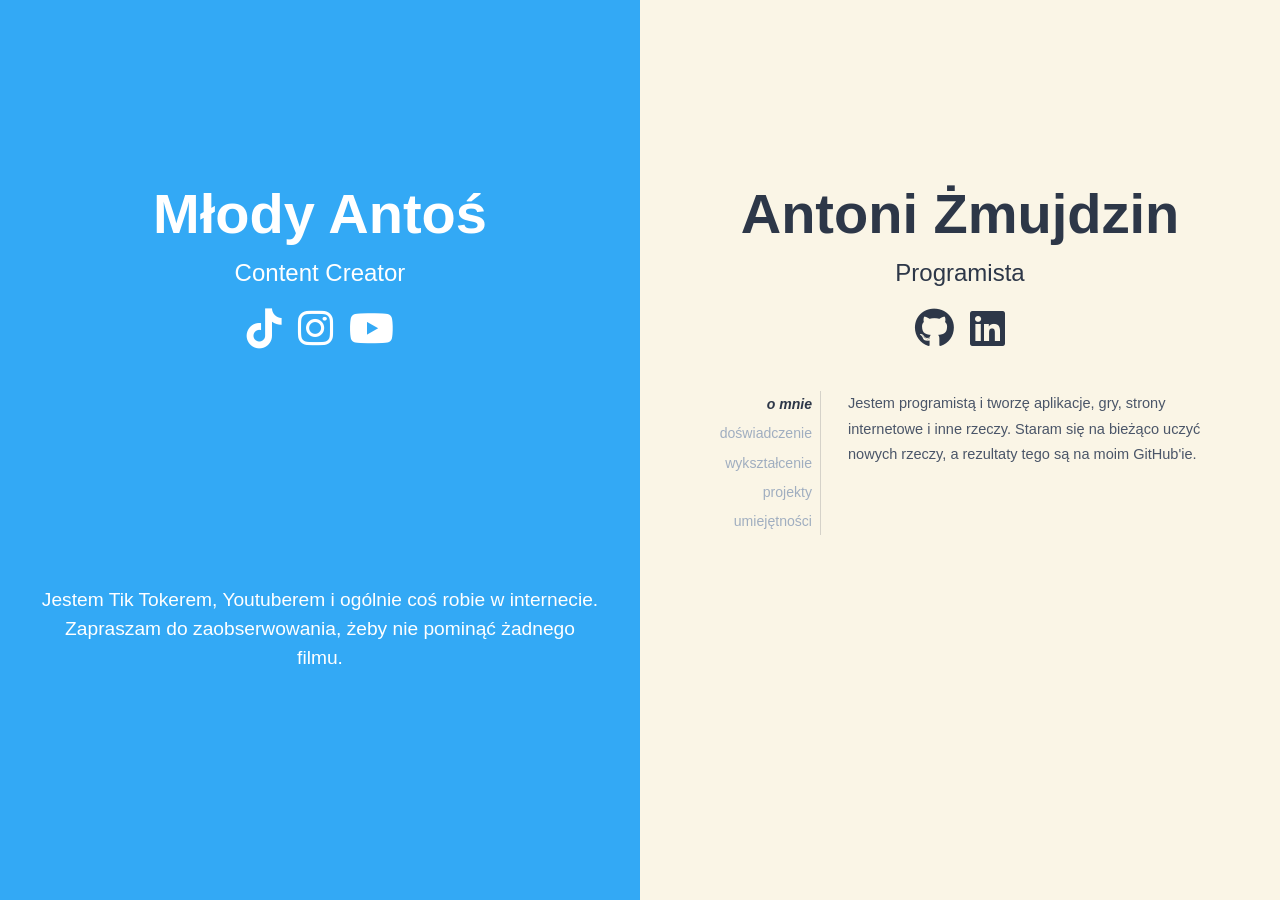
==== index.html @ 28246bcd "cv on right side" ====
<!DOCTYPE html>
<html lang="en">
<head>
    <meta charset="UTF-8">
    <meta name="viewport" content="width=device-width, initial-scale=1.0">
    <title>Antoni Żmujdzin</title>
    <!-- Favicon -->
    <link rel="icon" href="images/icon.png" type="image/png">
    <!-- Bootstrap 5 CSS -->
    <link href="https://cdn.jsdelivr.net/npm/bootstrap@5.3.3/dist/css/bootstrap.min.css" rel="stylesheet" integrity="sha384-QWTKZyjpPEjISv5WaRU9OFeRpok6YctnYmDr5pNlyT2bRjXh0JMhjY6hW+ALEwIH" crossorigin="anonymous">
    <!-- Font Awesome -->
    <link rel="stylesheet" href="https://cdnjs.cloudflare.com/ajax/libs/font-awesome/6.5.0/css/all.min.css" integrity="sha384-..." crossorigin="anonymous">
    <link rel="stylesheet" href="style.css">
</head>
<body>
    <div class="row g-0 main">

        <!-- LEFT SIDE -->
        <div class="col-12 col-md-6 left-side">
            <!-- header at ~1/5 from top -->
            <div class="side-header left-header">
                <h1 class="display-4 fw-bold">Młody Antoś</h1>
                <p class="fs-4 mb-0">Content Creator</p>
                <div class="social-links mt-2">
                    <a href="https://www.tiktok.com/@mlodyantos" target="_blank" aria-label="TikTok"><i class="fab fa-tiktok"></i></a>
                    <a href="https://www.instagram.com/antek_robaczek333" target="_blank" aria-label="Instagram"><i class="fab fa-instagram"></i></a>
                    <a href="https://www.youtube.com/@mlodyantos47" target="_blank" aria-label="YouTube"><i class="fab fa-youtube"></i></a>
                </div>
            </div>
            <!-- centered content -->
            <div class="side-content left-content">
                <p class="lead">Jestem Tik Tokerem, Youtuberem i ogólnie coś robie w internecie. Zapraszam do zaobserwowania, żeby nie pominąć żadnego filmu.</p>
            </div>
        </div>

        <!-- RIGHT SIDE -->
        <div class="col-12 col-md-6 right-side">
            <!-- header at ~1/5 from top -->
            <div class="side-header right-header">
                <h1 class="display-4 fw-bold">Antoni Żmujdzin</h1>
                <p class="fs-4 mb-0">Programista</p>
                <div class="professional-links mt-2">
                    <a href="https://github.com/AntoniTheCodeProgrammer" target="_blank" aria-label="GitHub"><i class="fab fa-github"></i></a>
                    <a href="https://www.linkedin.com/in/antoni-zmujdzin" target="_blank" aria-label="LinkedIn"><i class="fab fa-linkedin"></i></a>
                </div>
            </div>
            <!-- centered tab layout -->
            <div class="side-content right-content">
                <div class="tab-layout">

                    <!-- Nav: sticky, right-aligned text -->
                    <nav class="tab-nav">
                        <ul class="tab-nav-list">
                            <li class="tab-nav-item active"><button class="tab-btn" data-tab="o-mnie">o mnie</button></li>
                            <li class="tab-nav-item"><button class="tab-btn" data-tab="doswiadczenie">doświadczenie</button></li>
                            <li class="tab-nav-item"><button class="tab-btn" data-tab="wyksztalcenie">wykształcenie</button></li>
                            <li class="tab-nav-item"><button class="tab-btn" data-tab="projekty">projekty</button></li>
                            <li class="tab-nav-item"><button class="tab-btn" data-tab="umiejetnosci">umiejętności</button></li>
                        </ul>
                    </nav>

                    <!-- Main content with absolute vertical divider line -->
                    <main class="tab-main">
                        <div class="tab-divider"></div>
                        <div class="tab-content-area">

                            <!-- O Mnie -->
                            <div class="tab-panel active" id="o-mnie">
                                <p>Jestem programistą i tworzę aplikacje, gry, strony internetowe i inne rzeczy. Staram się na bieżąco uczyć nowych rzeczy, a rezultaty tego są na moim GitHub'ie.</p>
                            </div>

                            <!-- Doświadczenie zawodowe -->
                            <div class="tab-panel" id="doswiadczenie">
                                <div class="cv-list">
                                    <div class="cv-item">
                                        <div class="cv-meta"><span class="cv-date">2024 - 2025</span></div>
                                        <div class="cv-body">
                                            <h3 class="cv-role">Ratownik Morski</h3>
                                            <p class="cv-place">WOPR Zduńskowolski</p>
                                            <p class="cv-desc">Praca w wakacje na plaży w Pobierowie. </p>
                                        </div>
                                    </div>
                                    <div class="cv-item">
                                        <div class="cv-meta"><span class="cv-date">Styczeń - Czerwiec 2024</span></div>
                                        <div class="cv-body">
                                            <h3 class="cv-role">Ratownik Wodny</h3>
                                            <p class="cv-place">Białostocki Osrodek Sportu i Rekreacji</p>
                                            <p class="cv-desc">Praca na basenie miejskim w Białymstoku. </p>
                                        </div>
                                    </div>
                                    <div class="cv-item">
                                        <div class="cv-meta"><span class="cv-date">Lipiec - Sierpień 2023</span></div>
                                        <div class="cv-body">
                                            <h3 class="cv-role">Staż Informatyczny</h3>
                                            <p class="cv-place">Atwi</p>
                                            <p class="cv-desc">Staż w dziale IT, gdzie miałem okazję poznać podstawy tworzenia stron internetowych oraz administracji serwerami.</p>
                                        </div>
                                    </div>
                                </div>
                            </div>

                            <!-- Wykształcenie -->
                            <div class="tab-panel" id="wyksztalcenie">
                                <div class="cv-list">
                                    <div class="cv-item">
                                        <div class="cv-meta"><span class="cv-date">2024 – obecnie</span></div>
                                        <div class="cv-body">
                                            <h3 class="cv-role">Informatyka</h3>
                                            <p class="cv-place">Uczelnia / Szkoła</p>
                                            <p class="cv-desc">Studia / nauka programowania, baz danych, algorytmów i systemów operacyjnych.</p>
                                        </div>
                                    </div>
                                    <div class="cv-item">
                                        <div class="cv-meta"><span class="cv-date">2020 – 2024</span></div>
                                        <div class="cv-body">
                                            <h3 class="cv-role">Technikum Informatyczne</h3>
                                            <p class="cv-place">Szkoła Średnia</p>
                                            <p class="cv-desc">Profil informatyczny – programowanie, sieci komputerowe, systemy operacyjne.</p>
                                        </div>
                                    </div>
                                </div>
                            </div>

                            <!-- Projekty -->
                            <div class="tab-panel" id="projekty">
                                <ul class="project-list">
                                    <li>
                                        <a class="project-row" href="https://github.com/AntoniTheCodeProgrammer/Python-Stock-Visualizer" target="_blank">
                                            <span class="project-name">Python Stock Visualizer</span>
                                            <span class="project-dots"></span>
                                            <span class="project-desc">Wizualizacja notowań giełdowych</span>
                                        </a>
                                    </li>
                                    <li>
                                        <a class="project-row" href="projects/dino-but-better/index.html">
                                            <span class="project-name">Dino but Better in PyGame</span>
                                            <span class="project-dots"></span>
                                            <span class="project-desc">Początkowe stadium mojej gry w pygame</span>
                                        </a>
                                    </li>
                                    <li>
                                        <a class="project-row" href="https://github.com/AntoniTheCodeProgrammer/Particle-Swarm-Optimization" target="_blank">
                                            <span class="project-name">Particle Swarm Optimization</span>
                                            <span class="project-dots"></span>
                                            <span class="project-desc">Średniej wielkości projekt w C o algorytmie optymalizacji roju cząstek</span>
                                        </a>
                                    </li>
                                </ul>
                            </div>

                            <!-- Umiejętności -->
                            <div class="tab-panel" id="umiejetnosci">
                                <div class="skills-grid">
                                    <span class="skill-tag">HTML &amp; CSS</span>
                                    <span class="skill-tag">JavaScript</span>
                                    <span class="skill-tag">Python</span>
                                    <span class="skill-tag">Flutter / Dart</span>
                                    <span class="skill-tag">SQL</span>
                                    <span class="skill-tag">Git &amp; GitHub</span>
                                    <span class="skill-tag">Bootstrap</span>
                                    <span class="skill-tag">Pygame</span>
                                    <span class="skill-tag">C</span>
                                    <span class="skill-tag">Java</span>
                                    <span class="skill-tag">C#</span>
                                </div>
                            </div>

                        </div><!-- /.tab-content-area -->
                    </main><!-- /.tab-main -->

                </div><!-- /.tab-layout -->
            </div><!-- /.side-content -->
        </div><!-- /.right-side -->

    </div><!-- /.main -->

    <!-- Tab switching script -->
    <script>
        document.querySelectorAll('.tab-btn').forEach(btn => {
            btn.addEventListener('click', () => {
                const target = btn.dataset.tab;
                document.querySelectorAll('.tab-nav-item').forEach(li => li.classList.remove('active'));
                document.querySelectorAll('.tab-panel').forEach(p => p.classList.remove('active'));
                btn.closest('.tab-nav-item').classList.add('active');
                document.getElementById(target).classList.add('active');
            });
        });
    </script>

    <!-- Bootstrap 5 JS Bundle -->
    <script src="https://cdn.jsdelivr.net/npm/bootstrap@5.3.3/dist/js/bootstrap.bundle.min.js" integrity="sha384-YvpcrYf0tY3lHB60NNkmxc5s9fDVZLESaAA55NDzOxhy9GkcIdslK1eN7N6jIeHz" crossorigin="anonymous"></script>
</body>
</html>
---- style.css ----
body {
    margin: 0;
    padding: 0;
    font-family: 'Poppins', sans-serif;
    overflow-x: hidden;
}

.left-side {
    position: relative;
    min-height: 100vh;
    background-color: #33a9f5;
    /* background-image: linear-gradient(rgba(51, 169, 245, 0.8), rgba(51, 169, 245, 0.8)), url('images/avatar.png');
    background-size: cover;
    background-position: center; */
    color: #fff;
    transition: all 0.3s ease;
    display: flex;
    flex-direction: column;
}

.right-side {
    min-height: 100vh;
    background-color: #FAF5E6;
    color: #2D3748;
    transition: all 0.3s ease;
    display: flex;
    flex-direction: column;
}

/* Header at ~1/5 from top, centered */
.side-header {
    padding-top: 20vh;
    text-align: center;
    padding-left: 2.5rem;
    padding-right: 2.5rem;
}

/* Content centered below header */
.side-content {
    flex: 1;
    display: flex;
    align-items: center;
    justify-content: center;
    padding: 2rem 2.5rem;
    text-align: center;
}

/* Social links styling */
.social-links {
    display: flex;
    justify-content: center;
    gap: 1rem;
    margin-top: 1rem;
}
.social-links a {
    color: #fff;
    font-size: 2.5rem;
    transition: color 0.3s;
}
.social-links a:hover {
    color: #fff2ce;
}

/* Professional links styling */
.professional-links {
    display: flex;
    justify-content: center;
    gap: 1rem;
    margin-top: 1rem;
}
.professional-links a {
    color: #2D3748;
    font-size: 2.5rem;
    transition: color 0.3s;
}
.professional-links a:hover {
    color: #666c75;
}

.lead {
    font-size: 1.2rem;
    text-align: center;
    max-width: 640px; 
    margin: 0 auto; 
}


/* ─── Tab layout (rurikon style) ─── */
.right-content {
    text-align: left;
    align-items: flex-start;
}

.tab-layout {
    display: flex;
    width: 100%;
    max-width: 520px;
}

/* ── Nav ── */
.tab-nav { flex-shrink: 0; width: 120px; }

.tab-nav-list {
    list-style: none;
    padding: 0;
    margin: 0;
    display: flex;
    flex-direction: column;
    gap: 0.1rem;
    position: sticky;
    top: 1.5rem;
    text-align: right;
}

.tab-btn {
    background: none;
    border: none;
    font-family: 'Poppins', sans-serif;
    font-size: 0.88rem;
    color: #a0aec0;
    cursor: pointer;
    padding: 0.2rem 0.5rem;
    width: 100%;
    text-align: right;
    transition: color 0.2s;
    text-transform: lowercase;
}

.tab-btn:hover { color: #2D3748; }

.tab-nav-item.active .tab-btn {
    color: #2D3748;
    font-style: italic;
    font-weight: 700;
}

/* ── Main area with vertical line ── */
.tab-main { position: relative; flex: 1; }

.tab-divider {
    position: absolute;
    left: 0;
    top: 0;
    width: 1px;
    height: 100%;
    background: rgba(45,55,72,0.18);
}

.tab-content-area {
    padding-left: 1.75rem;
    font-size: 0.91rem;
    color: #4a5568;
    line-height: 1.75;
}

.tab-panel { display: none; animation: fadeIn 0.2s ease; }
.tab-panel.active { display: block; }

@keyframes fadeIn {
    from { opacity: 0; transform: translateY(5px); }
    to   { opacity: 1; transform: translateY(0); }
}

/* ── CV items ── */
.cv-list { display: flex; flex-direction: column; gap: 1rem; }
.cv-item { display: flex; gap: 0.75rem; align-items: flex-start; }
.cv-meta { width: 160px; flex-shrink: 0; }
.cv-date { font-size: 0.73rem; color: #a0aec0; font-weight: 600; white-space: nowrap; }
.cv-body { flex: 1; }
.cv-role { font-size: 0.9rem; font-weight: 700; color: #2D3748; margin: 0 0 0.05rem; }
.cv-place { font-size: 0.77rem; color: #718096; margin: 0 0 0.2rem; }
.cv-desc { font-size: 0.77rem; color: #a0aec0; margin: 0; line-height: 1.5; }

/* ── Projects (dot-leader style) ── */
.project-list { list-style: none; padding: 0; margin: 0; }

.project-row {
    display: flex;
    align-items: baseline;
    gap: 0.3rem;
    text-decoration: none;
    color: inherit;
    padding: 0.18rem 0;
}

.project-row:hover .project-name { color: #2D3748; }
.project-row:hover .project-desc { color: #718096; }
.project-name { font-weight: 600; color: #718096; font-size: 0.88rem; white-space: nowrap; transition: color 0.15s; }
.project-dots { flex: 1; border-bottom: 1px dotted #cbd5e0; min-width: 0.5rem; margin-bottom: 0.18rem; }
.project-desc { font-size: 0.78rem; color: #a0aec0; white-space: nowrap; transition: color 0.15s; }

/* ── Skills ── */
.skills-grid { display: flex; flex-wrap: wrap; gap: 0.4rem; }

.skill-tag {
    background: #eef2f7;
    color: #4a5568;
    border-radius: 999px;
    padding: 0.2rem 0.75rem;
    font-size: 0.8rem;
    font-weight: 500;
    transition: background 0.2s, color 0.2s;
}

.skill-tag:hover { background: #2D3748; color: #fff; }

/* ── Mobile ── */
@media (max-width: 480px) {
    .tab-layout { flex-direction: column; }
    .tab-nav { width: 100%; }
    .tab-nav-list {
        flex-direction: row;
        flex-wrap: wrap;
        justify-content: flex-end;
        position: static;
        border-bottom: 1px solid #e2e8f0;
        padding-bottom: 0.5rem;
    }
    .tab-divider { display: none; }
    .tab-content-area { padding-left: 0; padding-top: 1rem; }
    .cv-item { flex-direction: column; gap: 0.25rem; }
    .cv-meta { width: auto; }
}
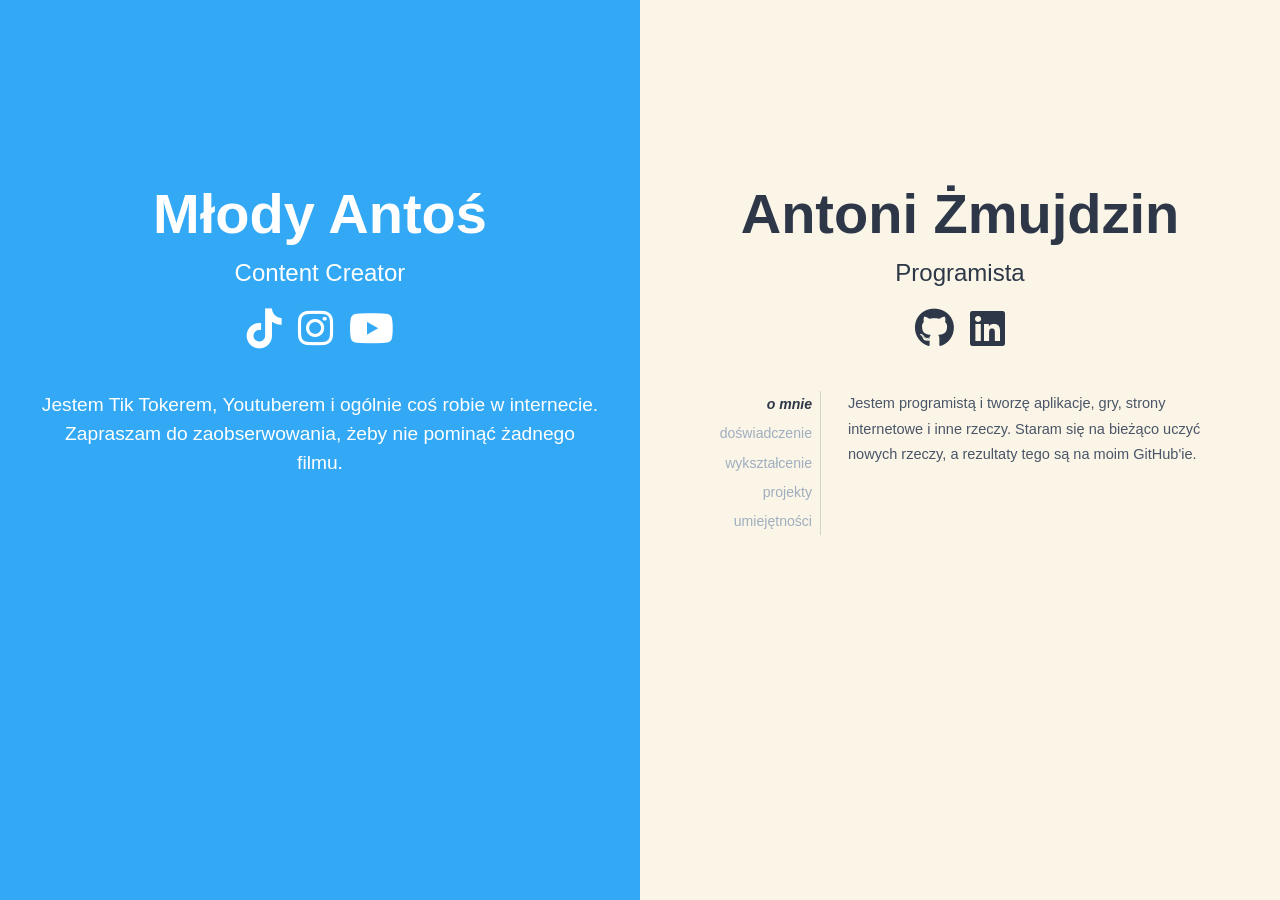
==== commit 76700697: "ver 0.2 release" ====
--- a/index.html
+++ b/index.html
@@ -126,23 +126,23 @@
                                 <ul class="project-list">
                                     <li>
                                         <a class="project-row" href="https://github.com/AntoniTheCodeProgrammer/Python-Stock-Visualizer" target="_blank">
-                                            <span class="project-name">Python Stock Visualizer</span>
+                                            <span class="project-name">Stock Visualizer</span>
                                             <span class="project-dots"></span>
-                                            <span class="project-desc">Wizualizacja notowań giełdowych</span>
+                                            <span class="project-desc">Python</span>
                                         </a>
                                     </li>
                                     <li>
                                         <a class="project-row" href="projects/dino-but-better/index.html">
-                                            <span class="project-name">Dino but Better in PyGame</span>
+                                            <span class="project-name">Dino but Better</span>
                                             <span class="project-dots"></span>
-                                            <span class="project-desc">Początkowe stadium mojej gry w pygame</span>
+                                            <span class="project-desc">PyGame</span>
                                         </a>
                                     </li>
                                     <li>
                                         <a class="project-row" href="https://github.com/AntoniTheCodeProgrammer/Particle-Swarm-Optimization" target="_blank">
                                             <span class="project-name">Particle Swarm Optimization</span>
                                             <span class="project-dots"></span>
-                                            <span class="project-desc">Średniej wielkości projekt w C o algorytmie optymalizacji roju cząstek</span>
+                                            <span class="project-desc">C</span>
                                         </a>
                                     </li>
                                 </ul>
--- a/style.css
+++ b/style.css
@@ -86,7 +86,7 @@
 
 
 /* ─── Tab layout (rurikon style) ─── */
-.right-content {
+.side-content {
     text-align: left;
     align-items: flex-start;
 }
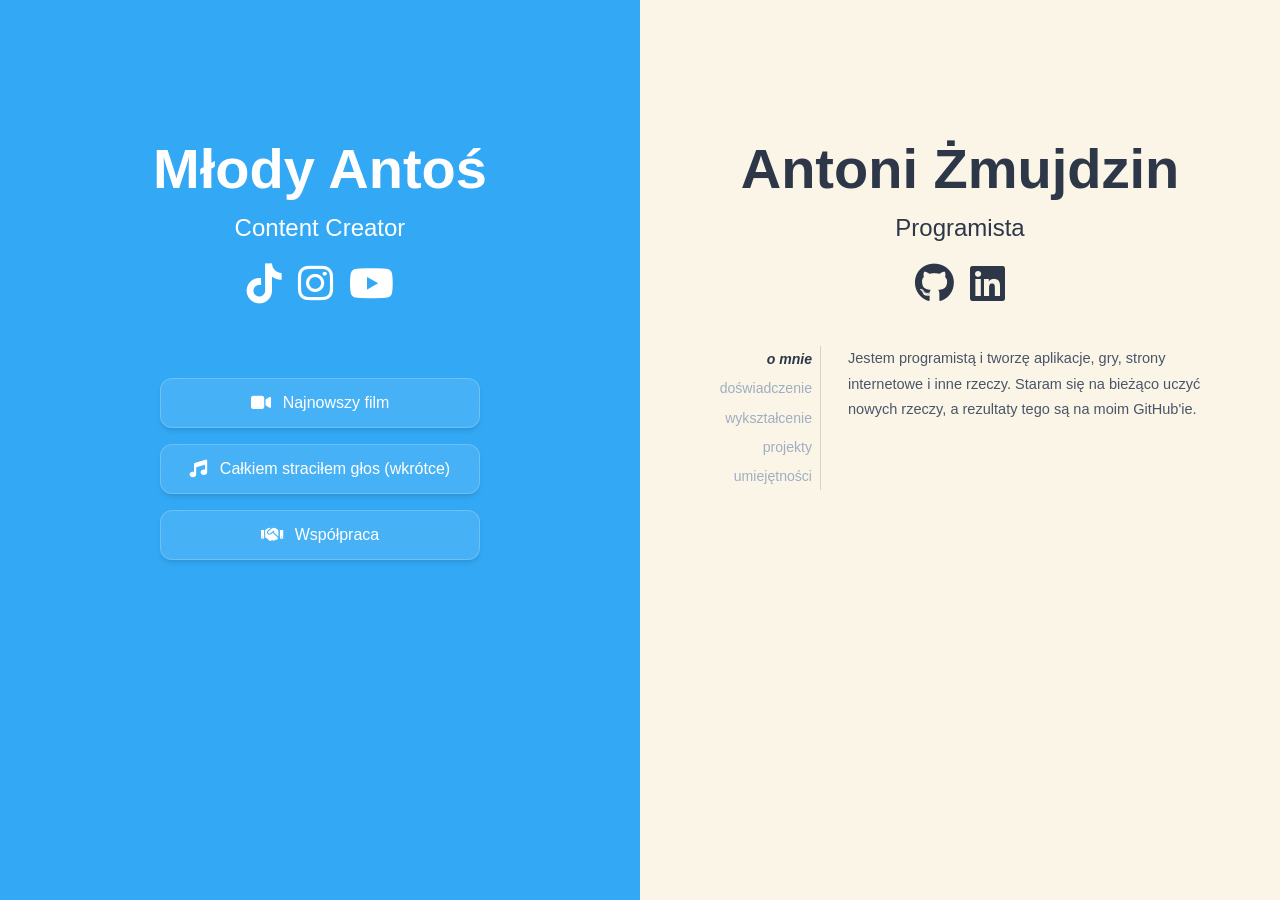
==== commit 7d804883: "social buttons" ====
--- a/index.html
+++ b/index.html
@@ -29,7 +29,15 @@
             </div>
             <!-- centered content -->
             <div class="side-content left-content">
-                <p class="lead">Jestem Tik Tokerem, Youtuberem i ogólnie coś robie w internecie. Zapraszam do zaobserwowania, żeby nie pominąć żadnego filmu.</p>
+                <!-- <p class="lead">Jestem Tik Tokerem, Youtuberem i ogólnie coś robie w internecie. Zapraszam do zaobserwowania, żeby nie pominąć żadnego filmu.</p> -->
+                <div class="btn-group-custom">
+                    <!-- <a href="https://www.tiktok.com/@mlodyantos" target="_blank" class="btn-custom"><i class="fab fa-tiktok"></i> TikTok</a>
+                    <a href="https://www.youtube.com/@mlodyantos47" target="_blank" class="btn-custom"><i class="fab fa-youtube"></i> YouTube</a>
+                    <a href="https://www.instagram.com/antek_robaczek333" target="_blank" class="btn-custom"><i class="fab fa-instagram"></i> Instagram</a> -->
+                    <a href="https://www.youtube.com/watch?v=BQx7jQnOmOk&t=871s" class="btn-custom"><i class="fas fa-video"></i> Najnowszy film</a>
+                    <a href="#" class="btn-custom"><i class="fas fa-music"></i> Całkiem straciłem głos (wkrótce)</a>
+                    <a href="mailto: kontakt@antonizmujdzin.pl" class="btn-custom"><i class="fas fa-handshake"></i> Współpraca</a>
+                </div>
             </div>
         </div>
 
--- a/style.css
+++ b/style.css
@@ -29,7 +29,7 @@
 
 /* Header at ~1/5 from top, centered */
 .side-header {
-    padding-top: 20vh;
+    padding-top: 15vh;
     text-align: center;
     padding-left: 2.5rem;
     padding-right: 2.5rem;
@@ -39,10 +39,50 @@
 .side-content {
     flex: 1;
     display: flex;
+    /* flex-direction: column; */
     align-items: center;
     justify-content: center;
     padding: 2rem 2.5rem;
     text-align: center;
+}
+
+/* Custom buttons for left side */
+.btn-group-custom {
+    display: flex;
+    flex-direction: column;
+    gap: 1rem;
+    width: 100%;
+    max-width: 320px;
+    margin-top: 2rem;
+}
+
+.btn-custom {
+    display: flex;
+    align-items: center;
+    justify-content: center;
+    padding: 0.75rem 1.5rem;
+    background: rgba(255, 255, 255, 0.1);
+    border: 1px solid rgba(255, 255, 255, 0.2);
+    border-radius: 12px;
+    color: white;
+    text-decoration: none;
+    font-weight: 500;
+    backdrop-filter: blur(8px);
+    -webkit-backdrop-filter: blur(8px);
+    transition: all 0.3s cubic-bezier(0.4, 0, 0.2, 1);
+    box-shadow: 0 4px 6px -1px rgba(0, 0, 0, 0.1), 0 2px 4px -1px rgba(0, 0, 0, 0.06);
+}
+
+.btn-custom:hover {
+    background: rgba(255, 255, 255, 0.2);
+    transform: translateY(-3px);
+    color: white;
+    box-shadow: 0 10px 15px -3px rgba(0, 0, 0, 0.1), 0 4px 6px -2px rgba(0, 0, 0, 0.05);
+}
+
+.btn-custom i {
+    margin-right: 0.75rem;
+    font-size: 1.1rem;
 }
 
 /* Social links styling */
@@ -153,7 +193,7 @@
     line-height: 1.75;
 }
 
-.tab-panel { display: none; animation: fadeIn 0.2s ease; }
+.tab-panel { display: none; animation: fadeIn 1s ease; }
 .tab-panel.active { display: block; }
 
 @keyframes fadeIn {
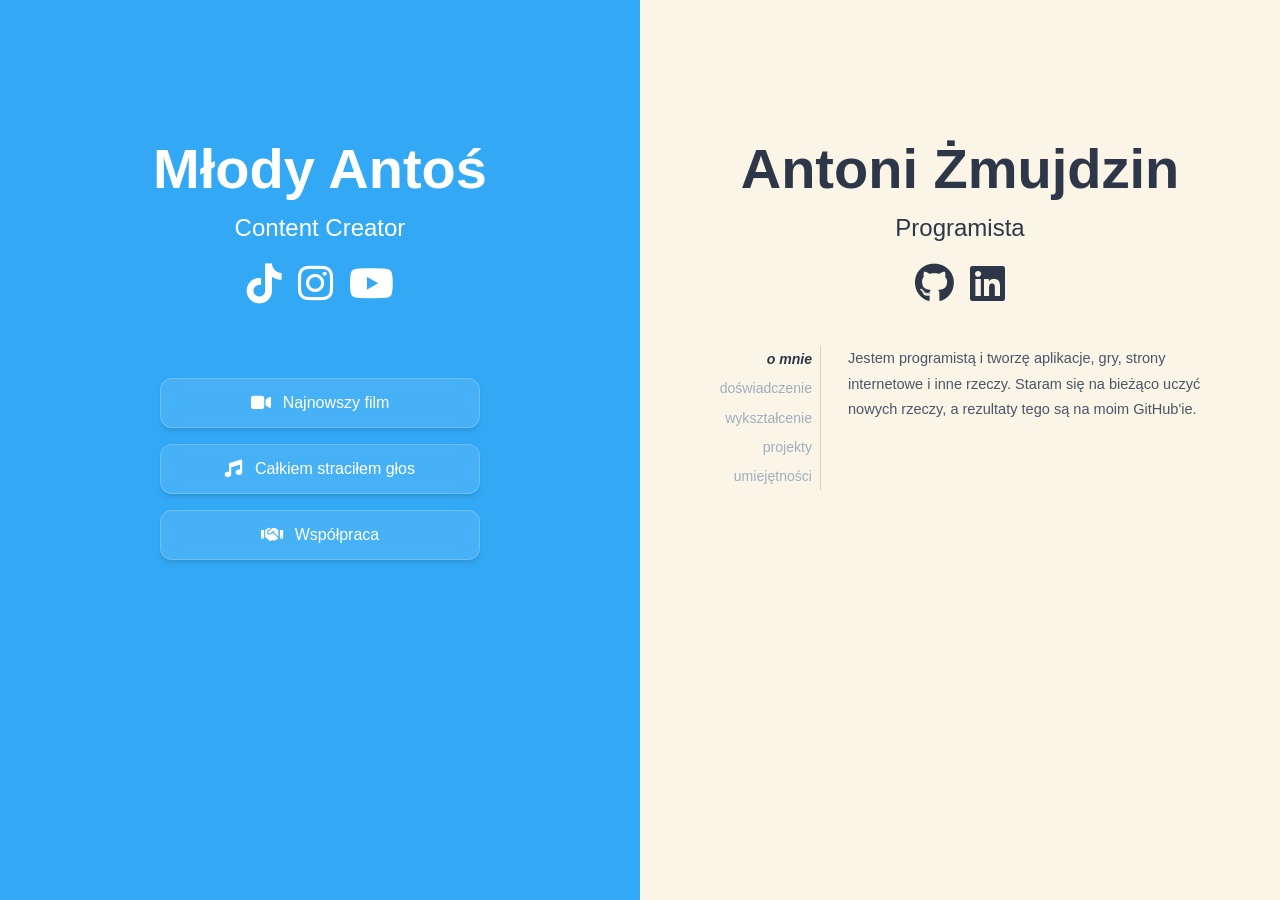
==== commit 42f34de9: "dino game added" ====
--- a/index.html
+++ b/index.html
@@ -34,9 +34,9 @@
                     <!-- <a href="https://www.tiktok.com/@mlodyantos" target="_blank" class="btn-custom"><i class="fab fa-tiktok"></i> TikTok</a>
                     <a href="https://www.youtube.com/@mlodyantos47" target="_blank" class="btn-custom"><i class="fab fa-youtube"></i> YouTube</a>
                     <a href="https://www.instagram.com/antek_robaczek333" target="_blank" class="btn-custom"><i class="fab fa-instagram"></i> Instagram</a> -->
-                    <a href="https://www.youtube.com/watch?v=BQx7jQnOmOk&t=871s" class="btn-custom"><i class="fas fa-video"></i> Najnowszy film</a>
-                    <a href="#" class="btn-custom"><i class="fas fa-music"></i> Całkiem straciłem głos (wkrótce)</a>
-                    <a href="mailto: kontakt@antonizmujdzin.pl" class="btn-custom"><i class="fas fa-handshake"></i> Współpraca</a>
+                    <a href="https://www.youtube.com/watch?v=BQx7jQnOmOk&t=871s" class="btn-custom"><i class="fas fa-video"></i>Najnowszy film</a>
+                    <a href="https://youtu.be/qvQVR2tjFnI" class="btn-custom"><i class="fas fa-music"></i>Całkiem straciłem głos</a>
+                    <a href="mailto: kontakt@antonizmujdzin.pl" class="btn-custom"><i class="fas fa-handshake"></i>Współpraca</a>
                 </div>
             </div>
         </div>
@@ -111,19 +111,19 @@
                             <div class="tab-panel" id="wyksztalcenie">
                                 <div class="cv-list">
                                     <div class="cv-item">
-                                        <div class="cv-meta"><span class="cv-date">2024 – obecnie</span></div>
-                                        <div class="cv-body">
-                                            <h3 class="cv-role">Informatyka</h3>
-                                            <p class="cv-place">Uczelnia / Szkoła</p>
-                                            <p class="cv-desc">Studia / nauka programowania, baz danych, algorytmów i systemów operacyjnych.</p>
-                                        </div>
-                                    </div>
-                                    <div class="cv-item">
-                                        <div class="cv-meta"><span class="cv-date">2020 – 2024</span></div>
-                                        <div class="cv-body">
-                                            <h3 class="cv-role">Technikum Informatyczne</h3>
-                                            <p class="cv-place">Szkoła Średnia</p>
-                                            <p class="cv-desc">Profil informatyczny – programowanie, sieci komputerowe, systemy operacyjne.</p>
+                                        <div class="cv-meta"><span class="cv-date">2025 – obecnie</span></div>
+                                        <div class="cv-body">
+                                            <h3 class="cv-role">Informatyka Stosowana</h3>
+                                            <p class="cv-place">Politechnika Warszawska</p>
+                                            <p class="cv-desc">Inżynier – programowanie, bazy danych, algorytmy i systemy operacyjne.</p>
+                                        </div>
+                                    </div>
+                                    <div class="cv-item">
+                                        <div class="cv-meta"><span class="cv-date">2020 – 2025</span></div>
+                                        <div class="cv-body">
+                                            <h3 class="cv-role">Technikum Elektryczne</h3>
+                                            <p class="cv-place">Zespół Szkół Elektrycznych w Białymstoku</p>
+                                            <p class="cv-desc">Technik programista – programowanie, bazy danych, systemy operacyjne.</p>
                                         </div>
                                     </div>
                                 </div>
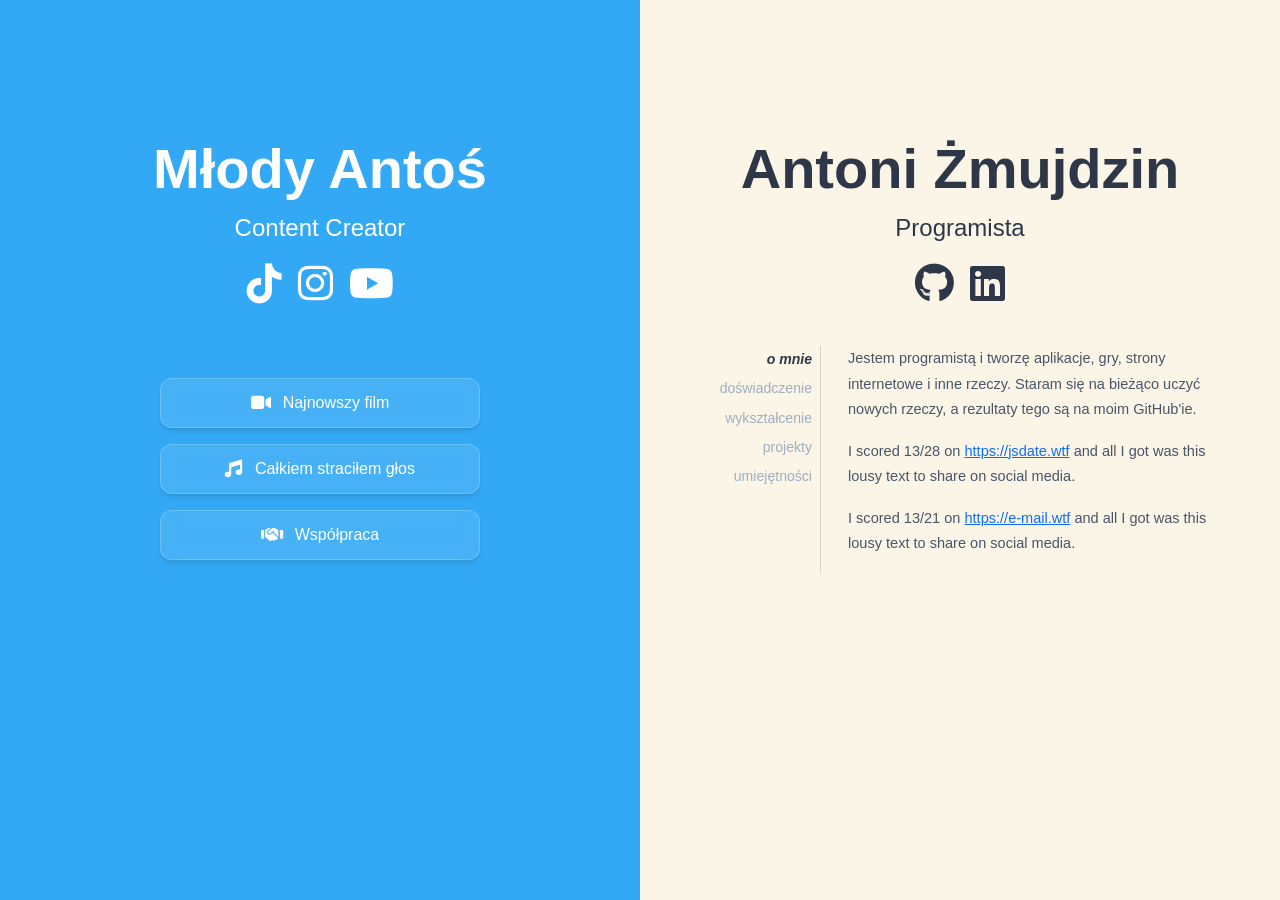
==== commit ee69ed5a: "dino design" ====
--- a/index.html
+++ b/index.html
@@ -75,6 +75,8 @@
                             <!-- O Mnie -->
                             <div class="tab-panel active" id="o-mnie">
                                 <p>Jestem programistą i tworzę aplikacje, gry, strony internetowe i inne rzeczy. Staram się na bieżąco uczyć nowych rzeczy, a rezultaty tego są na moim GitHub'ie.</p>
+								<p>I scored 13/28 on <a href="https://jsdate.wtf">https://jsdate.wtf</a> and all I got was this lousy text to share on social media.</p>
+								<p>I scored 13/21 on <a href="https://e-mail.wtf">https://e-mail.wtf</a> and all I got was this lousy text to share on social media.</p>
                             </div>
 
                             <!-- Doświadczenie zawodowe -->
@@ -132,18 +134,32 @@
                             <!-- Projekty -->
                             <div class="tab-panel" id="projekty">
                                 <ul class="project-list">
+									<li>
+                                        <a class="project-row" href="https://antonizmujdzin.pl/impostor" target="_blank">
+                                            <span class="project-name">Impostor</span>
+                                            <span class="project-dots"></span>
+                                            <span class="project-desc">HTML + Python</span>
+                                        </a>
+                                    </li>
+                                    <li>
+                                        <a class="project-row" href="projects/dino/">
+                                            <span class="project-name">Dino but Better</span>
+                                            <span class="project-dots"></span>
+                                            <span class="project-desc">JavaScript</span>
+                                        </a>
+                                    </li>
+									<li>
+                                        <a class="project-row" href="projects/cat-run/">
+                                            <span class="project-name">Cat Run</span>
+                                            <span class="project-dots"></span>
+                                            <span class="project-desc">PyGame</span>
+                                        </a>
+                                    </li>
                                     <li>
                                         <a class="project-row" href="https://github.com/AntoniTheCodeProgrammer/Python-Stock-Visualizer" target="_blank">
                                             <span class="project-name">Stock Visualizer</span>
                                             <span class="project-dots"></span>
                                             <span class="project-desc">Python</span>
-                                        </a>
-                                    </li>
-                                    <li>
-                                        <a class="project-row" href="projects/dino-but-better/index.html">
-                                            <span class="project-name">Dino but Better</span>
-                                            <span class="project-dots"></span>
-                                            <span class="project-desc">PyGame</span>
                                         </a>
                                     </li>
                                     <li>
